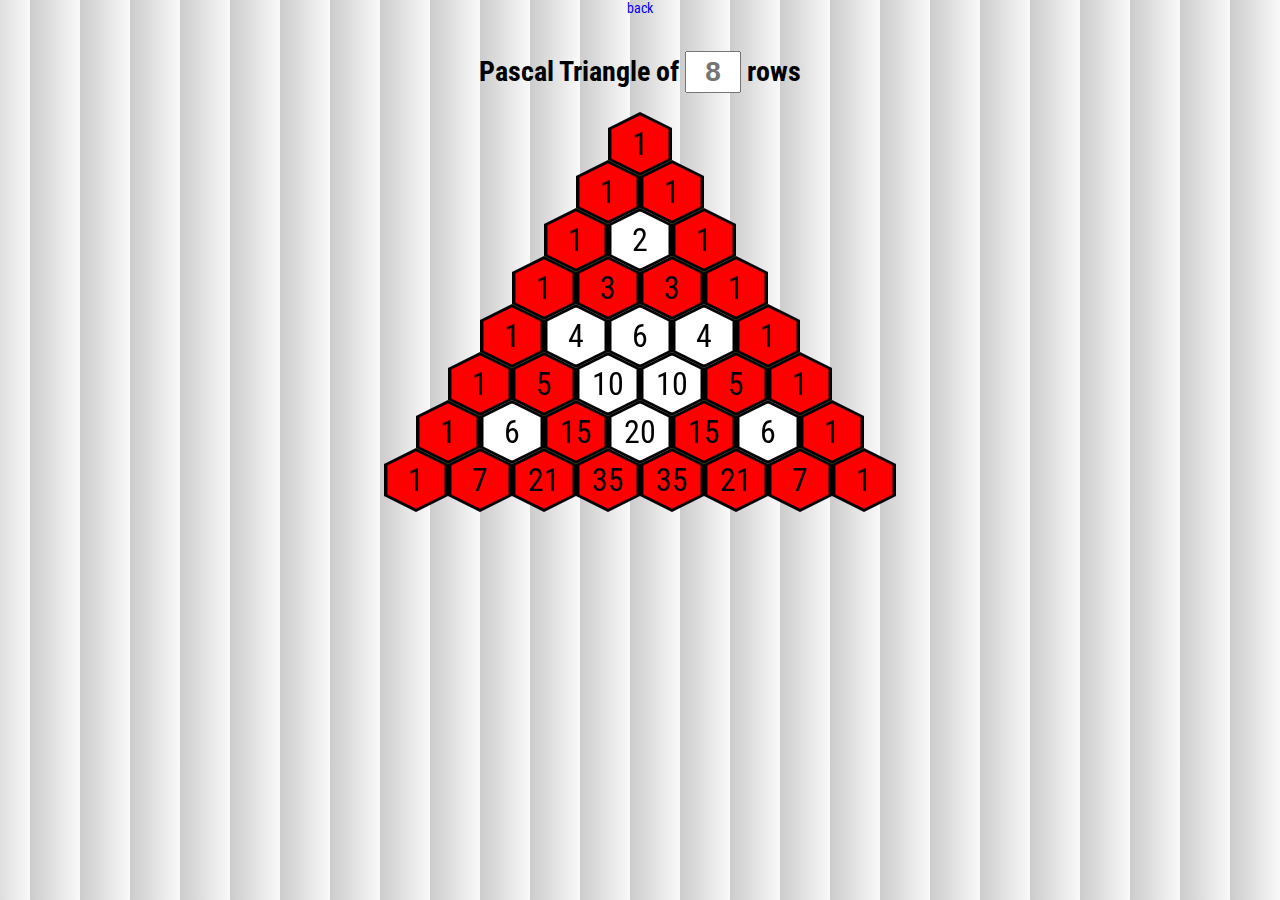
==== index.html @ 66dbd741 "polishing up to add to portfolio" ====
<!doctype html>
<html lang="en-US">
    <head>
        <meta charset="utf-8">
        <meta http-equiv="x-ua-compatible" content="ie=edge">
        <meta name="viewport" content="width=device-width, initial-scale=1">
        <title>Pascal Triangle by Nemo B</title>
        <meta name="description" content="A pascal-triangle generator. Provides an interactive example of the triangle and its many practical uses!">
        <link rel="stylesheet" href="pascal.css">
        <link rel="icon" type="image/png" sizes="32x32" href="/favicon-32x32.png">
        <link rel="icon" type="image/png" sizes="96x96" href="/favicon-96x96.png">
        <link rel="icon" type="image/png" sizes="16x16" href="/favicon-16x16.png">
        <link rel="icon" href="/favicon.ico">
    </head>
    <body>
        <!--[if lt IE 9]>
            <p class="browserupgrade">You are using an <strong>outdated</strong> browser. Please <a href="http://browsehappy.com/">upgrade your browser</a> to improve your experience.</p>
        <![endif]-->

        <div class="heading">
            <a href="#"><span>back</span></a>    
          <h1>Pascal Triangle of <span><input type="text" id="row-num" name="row-num" placeholder="8" value=""></span> rows</h1>
        </div>
        <div class="pascal-container">
          <div></div>
        </div>
        
        
        <div id="info-panel">
            <dl>
                <dt class="cell-value"></dt>
                <dd class="cell-row"></dd>
                <dd class="cell-index"></dd>
            </dl>
        </div>

        <svg height="100" width="100">
          <defs>
            <clipPath id="hexPath" clipPathUnits="userSpaceOnUse">
              <path d="M64 48 L64 16 L32 0 L0 16 L0 48 L32 64">
            </clipPath>
          </defs>
        </svg>
        
        <script src="https://ajax.googleapis.com/ajax/libs/jquery/1.11.3/jquery.min.js"></script>
        <script>window.jQuery || document.write('<script src="js/vendor/jquery-1.11.3.min.js"><\/script>')</script>
        <script src="pascal.js"></script>

        <!-- Google Analytics: change UA-XXXXX-X to be your site's ID. -->
        <!-- script>
            (function(b,o,i,l,e,r){b.GoogleAnalyticsObject=l;b[l]||(b[l]=
            function(){(b[l].q=b[l].q||[]).push(arguments)});b[l].l=+new Date;
            e=o.createElement(i);r=o.getElementsByTagName(i)[0];
            e.src='https://www.google-analytics.com/analytics.js';
            r.parentNode.insertBefore(e,r)}(window,document,'script','ga'));
            ga('create','UA-XXXXX-X','auto');ga('send','pageview');
        </script -->
    </body>
</html>
---- pascal.css ----
@import url(https://fonts.googleapis.com/css?family=Roboto+Condensed:400,700);
*, *:focus, :before, :after {
  box-sizing: border-box;
  margin: 0;
  padding: 0;
  outline: none;
  text-decoration: none;
  list-style: none; }

html, body {
  width: 100vw;
  height: 100vh;
  overflow: hidden;
  font-size: 14px;
  font-family: 'Roboto Condensed', sans-serif;
  background: repeating-linear-gradient(-90deg, #f9f9f9, #cccccc 50px) center center; }

.heading {
  text-align: center; }
  .heading h1 {
    font-size: 2rem;
    line-height: 8rem; }
  .heading input {
    width: 4rem;
    height: 3rem;
    font-size: inherit;
    font-weight: inherit;
    text-align: center; }

.pascal-container {
  position: absolute;
  top: 0;
  right: 0;
  bottom: 0;
  left: 0;
  margin: auto;
  top: 8rem;
  min-width: 100%;
  height: auto; }
  .pascal-container > div {
    -webkit-transform-origin: 50% 0%;
    -ms-transform-origin: 50% 0%;
    transform-origin: 50% 0%;
    transition: transform .3s ease-in-out; }
  .pascal-container [style*="scale(0.7"], .pascal-container [style*="scale(0.6"], .pascal-container [style*="scale(0.5"], .pascal-container [style*="scale(0.4"], .pascal-container [style*="scale(0.3"], .pascal-container [style*="scale(0.2"], .pascal-container [style*="scale(0.1"], .pascal-container [style*="scale(0.0"] {
    color: transparent; }

.row {
  display: block;
  margin: 0 auto -16px;
  white-space: nowrap;
  font-size: 0;
  text-align: center;
  -webkit-backface-visibility: hidden;
  backface-visibility: hidden; }
  .row li {
    display: inline-block;
    white-space: nowrap;
    font-size: 32px;
    position: relative;
    z-index: 1;
    background-color: black;
    cursor: pointer; }
    .row li, .row li:before {
      width: 64px;
      height: 64px;
      line-height: 64px;
      overflow: hidden;
      -webkit-clip-path: url(#hexPath);
      clip-path: url(#hexPath); }
    .row li:before {
      content: " ";
      display: block;
      background-color: red;
      position: absolute;
      top: 0;
      right: 0;
      bottom: 0;
      left: 0;
      margin: auto;
      z-index: -1;
      -webkit-transform: scale(0.9);
      -ms-transform: scale(0.9);
      transform: scale(0.9); }
    .row li:hover {
      -webkit-transform: scale(1.75);
      -ms-transform: scale(1.75);
      transform: scale(1.75);
      z-index: 2; }

[data-int][data-int="1"]:before {
  background-color: white; }

#info-panel {
  display: none;
  background-color: white;
  border-radius: 4px;
  border: 2px solid #000;
  position: fixed;
  z-index: 999;
  transition: all .01s ease-in-out;
  pointer-events: none; }
  #info-panel dl {
    padding: 1rem;
    color: red; }
    #info-panel dl *:before {
      color: black; }
    #info-panel dl dt {
      text-align: center;
      font-size: 1.5rem; }
  #info-panel .cell-value:before {
    content: "Value: "; }
  #info-panel .cell-row:before {
    content: "Row: "; }
  #info-panel .cell-index:before {
    content: "Index: "; }

/*# sourceMappingURL=pascal.css.map */
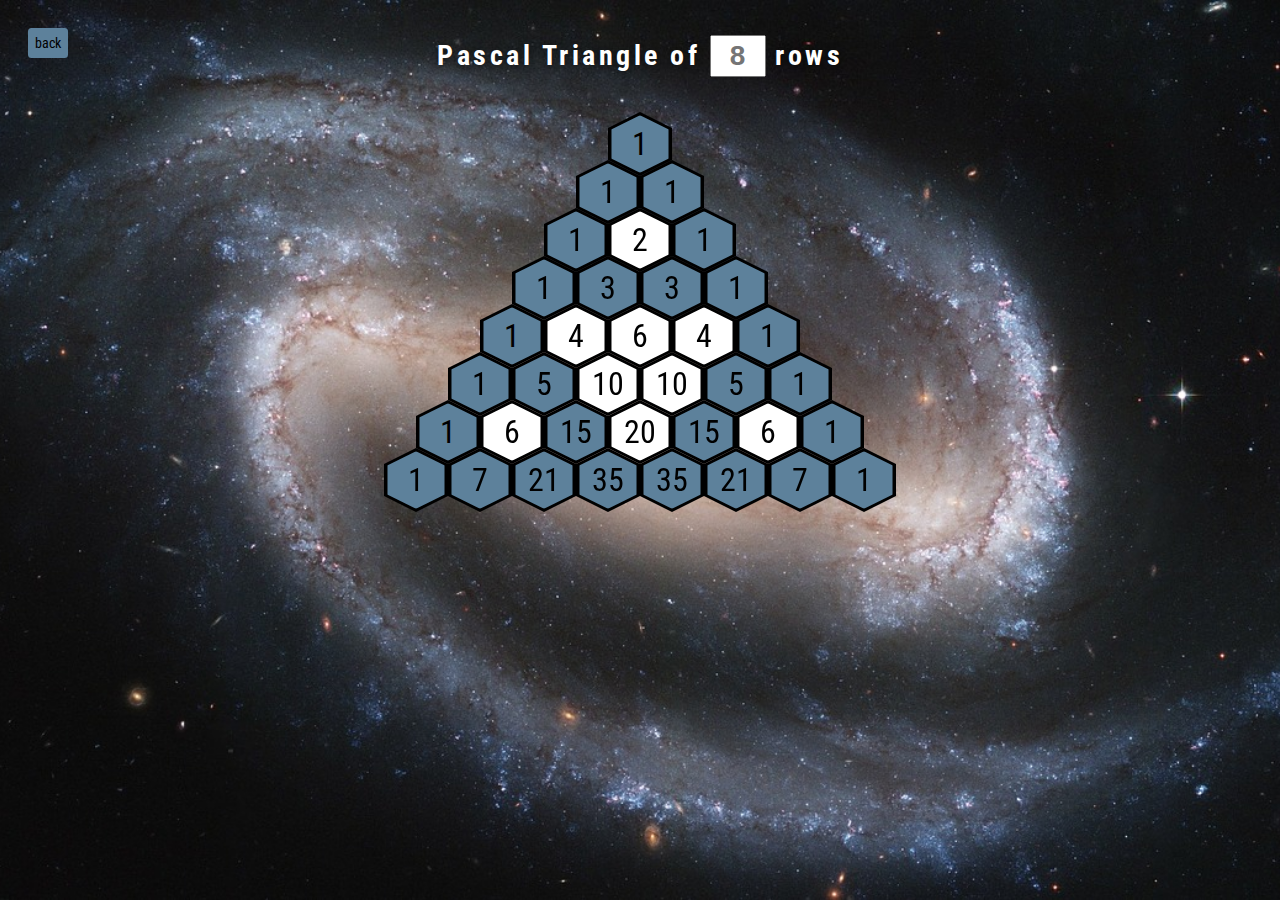
==== commit 3923f7d3: "Updating for new portfolio version" ====
--- a/index.html
+++ b/index.html
@@ -7,10 +7,10 @@
         <title>Pascal Triangle by Nemo B</title>
         <meta name="description" content="A pascal-triangle generator. Provides an interactive example of the triangle and its many practical uses!">
         <link rel="stylesheet" href="pascal.css">
-        <link rel="icon" type="image/png" sizes="32x32" href="/favicon-32x32.png">
-        <link rel="icon" type="image/png" sizes="96x96" href="/favicon-96x96.png">
-        <link rel="icon" type="image/png" sizes="16x16" href="/favicon-16x16.png">
-        <link rel="icon" href="/favicon.ico">
+        <link rel="icon" type="image/png" sizes="32x32" href="favicon-32x32.png">
+        <link rel="icon" type="image/png" sizes="96x96" href="favicon-96x96.png">
+        <link rel="icon" type="image/png" sizes="16x16" href="favicon-16x16.png">
+        <link rel="icon" href="favicon.ico">
     </head>
     <body>
         <!--[if lt IE 9]>
@@ -18,7 +18,7 @@
         <![endif]-->
 
         <div class="heading">
-            <a href="#"><span>back</span></a>    
+            <a href="/"><span>back</span></a>    
           <h1>Pascal Triangle of <span><input type="text" id="row-num" name="row-num" placeholder="8" value=""></span> rows</h1>
         </div>
         <div class="pascal-container">
--- a/pascal.css
+++ b/pascal.css
@@ -13,13 +13,156 @@
   overflow: hidden;
   font-size: 14px;
   font-family: 'Roboto Condensed', sans-serif;
-  background: repeating-linear-gradient(-90deg, #f9f9f9, #cccccc 50px) center center; }
+  background-image: url(images/galaxy.jpg);
+  background-position: center center;
+  background-repeat: no-repeat;
+  background-size: cover;
+  background-attachment: fixed; }
 
 .heading {
-  text-align: center; }
+  text-align: center;
+  position: relative; }
+  .heading > a {
+    position: absolute;
+    top: 2rem;
+    left: 2rem;
+    padding: .5rem;
+    font-size: 1rem;
+    background-color: #5D819B;
+    border-radius: .25rem;
+    color: black;
+    overflow: hidden; }
+    .heading > a:before {
+      content: " ";
+      position: absolute;
+      display: block;
+      border: .75rem solid transparent;
+      border-right-color: black;
+      width: 0;
+      height: 0;
+      margin: auto;
+      top: 0;
+      left: -150%;
+      right: 0;
+      bottom: 0;
+      transition: all .1s ease-in-out;
+      -webkit-transform: translateX(0%);
+      -ms-transform: translateX(0%);
+      transform: translateX(0%);
+      transition: transform .3s ease-in-out; }
+    .heading > a:after {
+      content: " ";
+      position: absolute;
+      display: block;
+      width: .75rem;
+      height: .5rem;
+      background-color: black;
+      margin: auto;
+      top: 0;
+      left: 100%;
+      right: 0;
+      bottom: 0;
+      transition: all .1s ease-in-out;
+      -webkit-transform: translateX(0%);
+      -ms-transform: translateX(0%);
+      transform: translateX(0%);
+      transition: transform .3s ease-in-out; }
+    .heading > a span {
+      -webkit-transform: scale(1);
+      -ms-transform: scale(1);
+      transform: scale(1);
+      display: block;
+      transition: transform .2s ease-in-out; }
+    .heading > a:hover span {
+      -webkit-transform: scale(0);
+      -ms-transform: scale(0);
+      transform: scale(0);
+      transition-delay: .1s; }
+    .heading > a:hover:before {
+      -webkit-transform: translateX(100%);
+      -ms-transform: translateX(100%);
+      transform: translateX(100%); }
+    .heading > a:hover:after {
+      -webkit-transform: translateX(-182%);
+      -ms-transform: translateX(-182%);
+      transform: translateX(-182%); }
+    .heading > a:active span {
+      -webkit-transform: scale(0);
+      -ms-transform: scale(0);
+      transform: scale(0);
+      transition-delay: .1s; }
+    .heading > a:active:before {
+      -webkit-transform: translateX(-100%);
+      -ms-transform: translateX(-100%);
+      transform: translateX(-100%); }
+    .heading > a:active:after {
+      -webkit-transform: translateX(-700%);
+      -ms-transform: translateX(-700%);
+      transform: translateX(-700%); }
   .heading h1 {
     font-size: 2rem;
-    line-height: 8rem; }
+    line-height: 8rem;
+    color: white;
+    letter-spacing: .25rem;
+    text-shadow: 0 0 0.25em rgba(0, 0, 0, 0.5); }
+    .heading h1 span {
+      position: relative;
+      letter-spacing: 0;
+      text-shadow: none; }
+      .heading h1 span:before, .heading h1 span:after {
+        position: absolute; }
+      .heading h1 span:before {
+        content: " ";
+        display: block;
+        border: 14px solid transparent;
+        border-bottom-color: black;
+        width: 0;
+        height: 0;
+        margin: auto;
+        top: 1.75rem;
+        left: 0;
+        right: 0;
+        -webkit-transform: scale(0) translateY(-5100%);
+        -ms-transform: scale(0) translateY(-5100%);
+        transform: scale(0) translateY(-5100%);
+        -webkit-transform-origin: 50% 0%;
+        -ms-transform-origin: 50% 0%;
+        transform-origin: 50% 0%;
+        transition: all .1s ease-in-out;
+        pointer-events: none; }
+      .heading h1 span:after {
+        content: "Stuff gets weird around line 58.\A Javascript can't math that high.";
+        white-space: pre;
+        display: inline-block;
+        padding: .25rem;
+        z-index: 4;
+        top: 3.5em;
+        background-color: black;
+        color: #fff;
+        font-weight: 400;
+        font-size: 1rem;
+        line-height: 1.6rem;
+        left: -5.5em;
+        right: -5.5em;
+        border-radius: .25rem;
+        transition: all .25s ease-in-out;
+        pointer-events: none;
+        -webkit-transform: scale(0) translateY(-100%);
+        -ms-transform: scale(0) translateY(-100%);
+        transform: scale(0) translateY(-100%);
+        -webkit-transform-origin: 50% 0%;
+        -ms-transform-origin: 50% 0%;
+        transform-origin: 50% 0%; }
+      .heading h1 span:hover:before {
+        -webkit-transform: scale(1) translateY(-3%);
+        -ms-transform: scale(1) translateY(-3%);
+        transform: scale(1) translateY(-3%);
+        transition-delay: .20s;
+        transition: .5s; }
+      .heading h1 span:hover:after {
+        -webkit-transform: scale(1) translateY(0%);
+        -ms-transform: scale(1) translateY(0%);
+        transform: scale(1) translateY(0%); }
   .heading input {
     width: 4rem;
     height: 3rem;
@@ -71,7 +214,7 @@
     .row li:before {
       content: " ";
       display: block;
-      background-color: red;
+      background-color: #5D819B;
       position: absolute;
       top: 0;
       right: 0;
@@ -102,7 +245,7 @@
   pointer-events: none; }
   #info-panel dl {
     padding: 1rem;
-    color: red; }
+    color: #5D819B; }
     #info-panel dl *:before {
       color: black; }
     #info-panel dl dt {
